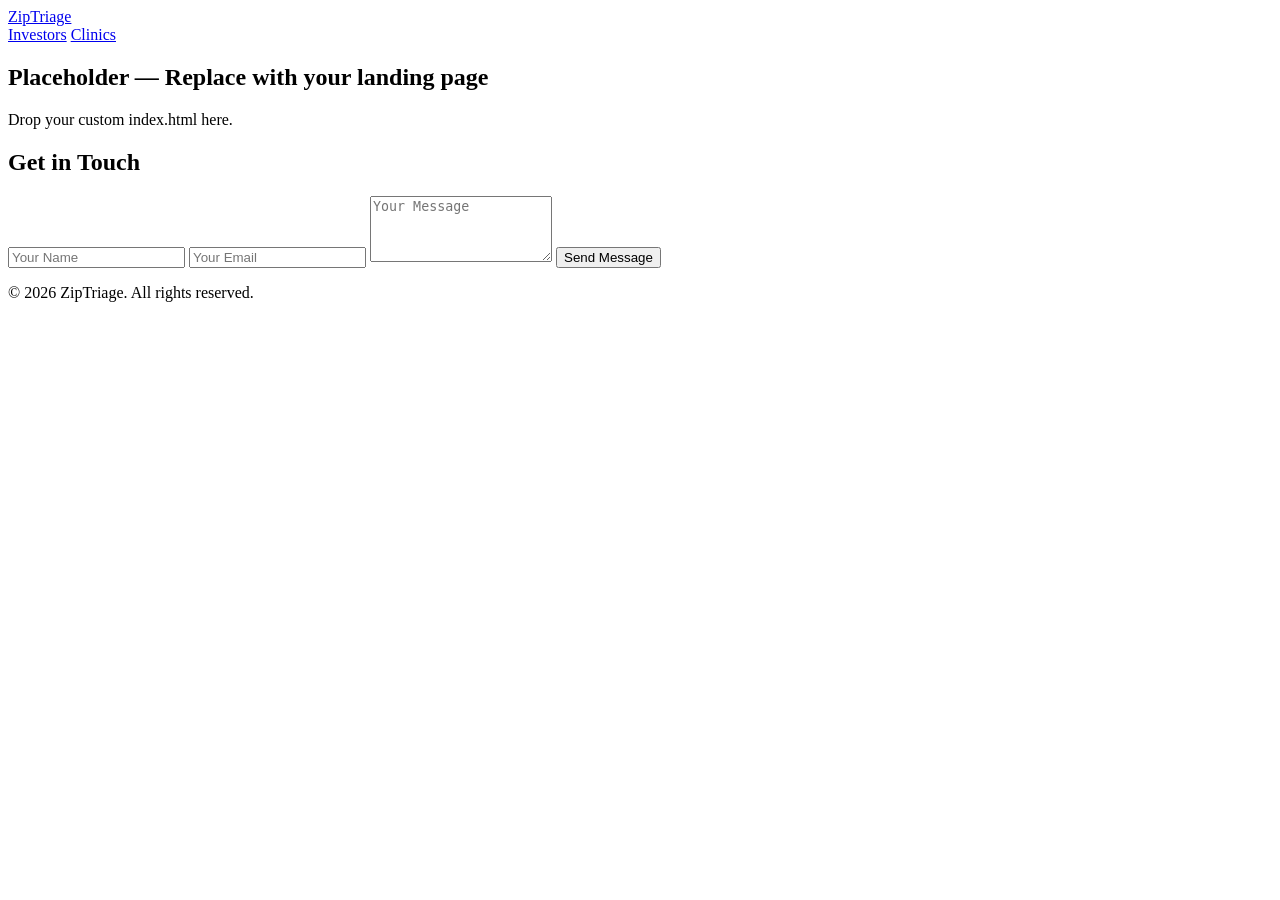
==== src/index.html @ 6aabdffb "Initial project structure: placeholder pages, contact form API, SWA config" ====
<!DOCTYPE html>
<html lang="en-CA">
<head>
    <meta charset="UTF-8">
    <meta name="viewport" content="width=device-width, initial-scale=1.0">
    <title>ZipTriage — Revolutionizing Patient Triage</title>
    <meta name="description" content="ZipTriage uses AI to streamline cardiology referral triage, reducing wait times and improving patient outcomes.">
    <link rel="stylesheet" href="/css/styles.css">
</head>
<body>
    <header>
        <nav>
            <a href="/">ZipTriage</a>
            <div>
                <a href="/investors">Investors</a>
                <a href="/clinics">Clinics</a>
            </div>
        </nav>
    </header>

    <main>
        <section class="hero">
            <h1>Placeholder — Replace with your landing page</h1>
            <p>Drop your custom index.html here.</p>
        </section>

        <section class="contact">
            <h2>Get in Touch</h2>
            <form data-contact-form="general">
                <input type="text" name="name" placeholder="Your Name" required>
                <input type="email" name="email" placeholder="Your Email" required>
                <textarea name="message" placeholder="Your Message" rows="4" required></textarea>
                <button type="submit">Send Message</button>
                <div data-form-status></div>
            </form>
        </section>
    </main>

    <footer>
        <p>&copy; 2026 ZipTriage. All rights reserved.</p>
    </footer>

    <script src="/js/contact.js"></script>
</body>
</html>
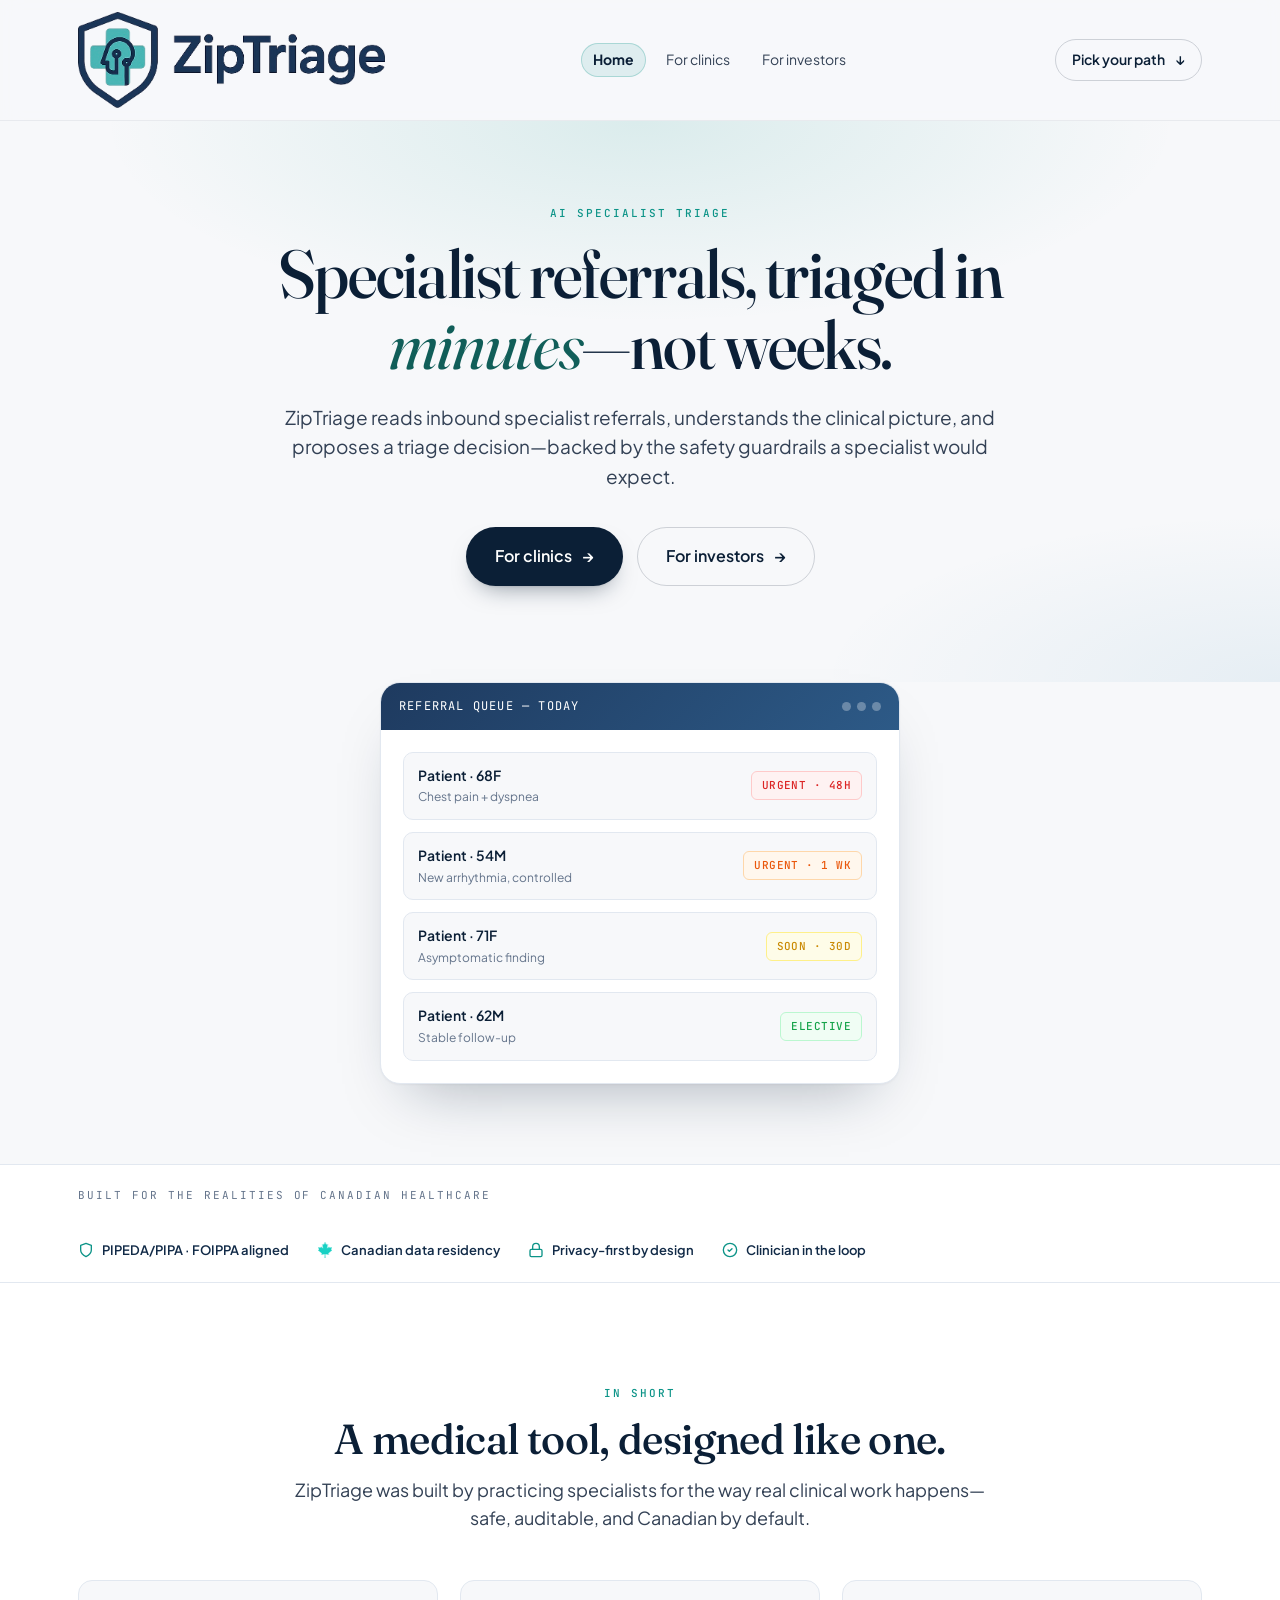
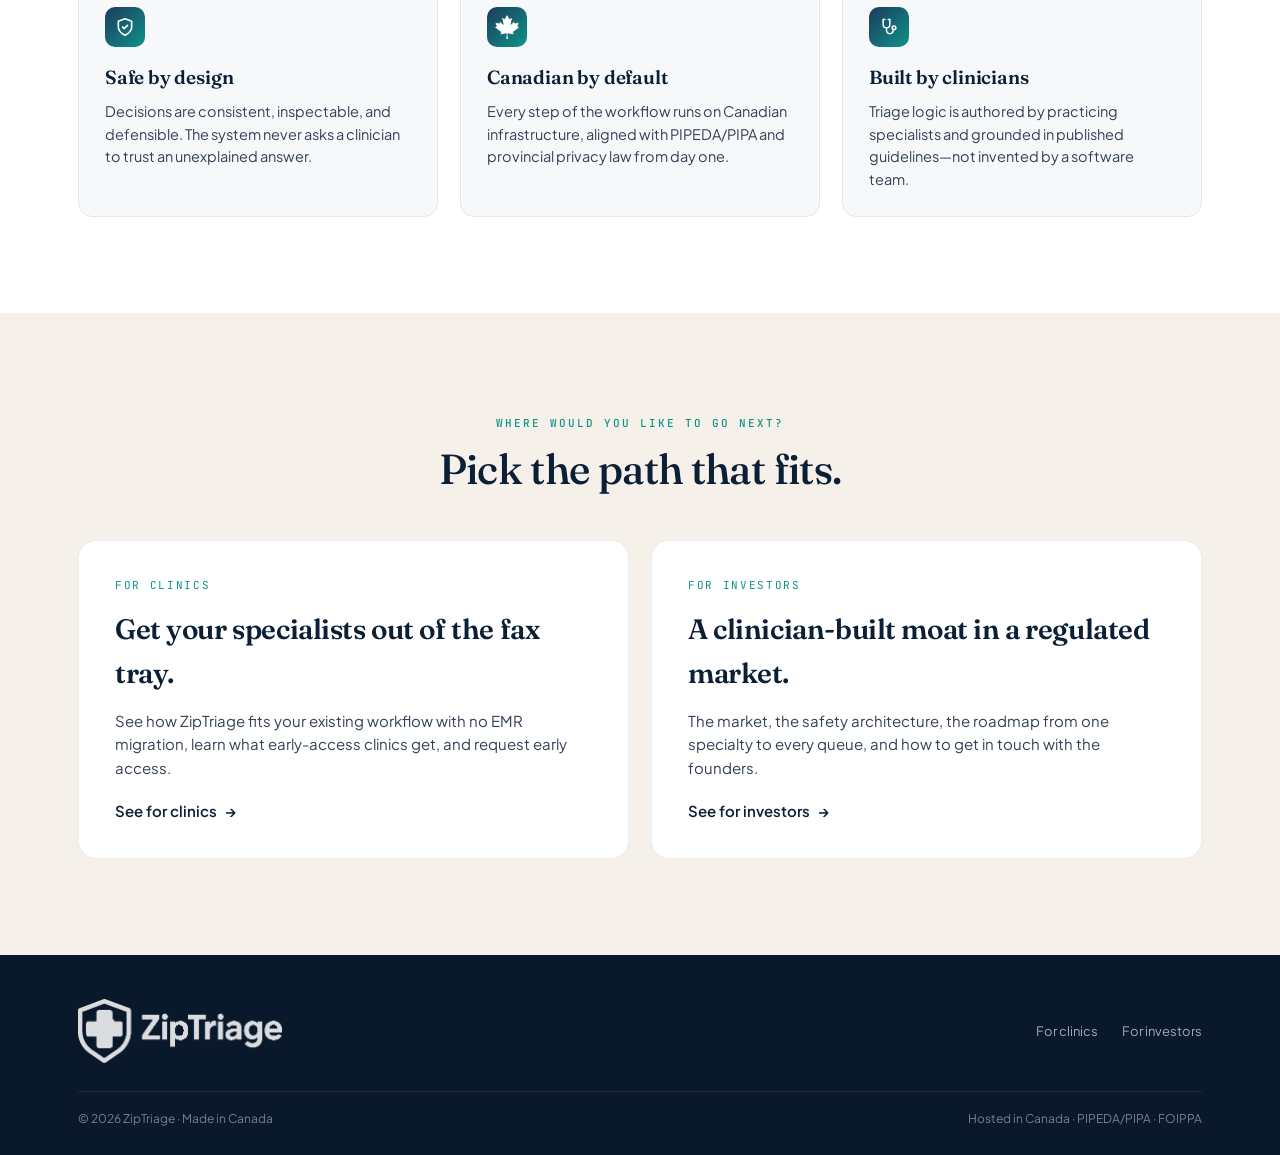
==== commit 33cbf0fe: "Replace placeholder pages with landing, clinics, and investors content Co-Authored-By: Claude Opus 4" ====
--- a/src/index.html
+++ b/src/index.html
@@ -1,45 +1,552 @@
-<!DOCTYPE html>
-<html lang="en-CA">
+<!doctype html>
+<html lang="en">
 <head>
-    <meta charset="UTF-8">
-    <meta name="viewport" content="width=device-width, initial-scale=1.0">
-    <title>ZipTriage — Revolutionizing Patient Triage</title>
-    <meta name="description" content="ZipTriage uses AI to streamline cardiology referral triage, reducing wait times and improving patient outcomes.">
-    <link rel="stylesheet" href="/css/styles.css">
+  <meta charset="utf-8" />
+  <meta name="viewport" content="width=device-width, initial-scale=1" />
+  <title>ZipTriage — AI specialist triage, built by clinicians, in Canada</title>
+  <meta name="description" content="ZipTriage reads inbound specialist referrals and proposes a triage decision in minutes. Clinician-built. Safe by design. Canadian by default." />
+  <meta property="og:title" content="ZipTriage — AI specialist triage, built by clinicians, in Canada" />
+  <meta property="og:description" content="ZipTriage reads inbound specialist referrals and proposes a triage decision in minutes. Clinician-built. Safe by design. Canadian by default." />
+  <meta property="og:type" content="website" />
+  <link rel="icon" type="image/png" href="logo.jpg" />
+  <link rel="preconnect" href="https://fonts.googleapis.com">
+  <link rel="preconnect" href="https://fonts.gstatic.com" crossorigin>
+  <link href="https://fonts.googleapis.com/css2?family=Fraunces:opsz,wght@9..144,400;9..144,500;9..144,600;9..144,700&family=Plus+Jakarta+Sans:wght@400;500;600;700;800&family=JetBrains+Mono:wght@400;500&display=swap" rel="stylesheet">
+
+  <style>
+    :root {
+      --navy-900: #0b1f36;
+      --navy-800: #112a47;
+      --navy-700: #1e3a5f;
+      --navy-600: #2d5a87;
+      --teal: #0d9488;
+      --teal-dark: #115e59;
+      --accent: #14b8a6;
+      --urgent: #dc2626;
+      --warn: #ea580c;
+      --soon: #ca8a04;
+      --elective: #16a34a;
+      --ink: #0f172a;
+      --ink-soft: #334155;
+      --muted: #64748b;
+      --line: #e2e8f0;
+      --bg: #f7f8fa;
+      --bg-cream: #f5f1ea;
+      --card: #ffffff;
+      --serif: 'Fraunces', Georgia, serif;
+      --sans: 'Plus Jakarta Sans', system-ui, -apple-system, Segoe UI, Roboto, sans-serif;
+      --mono: 'JetBrains Mono', ui-monospace, SFMono-Regular, Menlo, monospace;
+      --maxw: 1180px;
+    }
+    *, *::before, *::after { box-sizing: border-box; }
+    html { scroll-behavior: smooth; }
+    body {
+      margin: 0;
+      font-family: var(--sans);
+      color: var(--ink);
+      background: var(--bg);
+      line-height: 1.55;
+      -webkit-font-smoothing: antialiased;
+      text-rendering: optimizeLegibility;
+    }
+    img { max-width: 100%; display: block; }
+    a { color: inherit; text-decoration: none; }
+    .container { max-width: var(--maxw); margin: 0 auto; padding: 0 28px; }
+    .eyebrow {
+      font-family: var(--mono);
+      font-size: 11px;
+      font-weight: 500;
+      letter-spacing: 0.18em;
+      text-transform: uppercase;
+      color: var(--teal);
+    }
+    .h-display {
+      font-family: var(--serif);
+      font-weight: 500;
+      letter-spacing: -0.02em;
+      line-height: 1.05;
+      color: var(--navy-900);
+      font-variation-settings: "opsz" 96;
+    }
+    .h-section {
+      font-family: var(--serif);
+      font-weight: 500;
+      letter-spacing: -0.015em;
+      line-height: 1.1;
+      color: var(--navy-900);
+      font-size: clamp(28px, 3.4vw, 42px);
+      margin: 0 0 14px;
+      font-variation-settings: "opsz" 48;
+    }
+    .lede {
+      font-size: 18px;
+      color: var(--ink-soft);
+      max-width: 60ch;
+      margin: 0 0 24px;
+    }
+    .btn {
+      display: inline-flex;
+      align-items: center;
+      gap: 10px;
+      padding: 13px 22px;
+      border-radius: 999px;
+      font-weight: 600;
+      font-size: 15px;
+      transition: transform .15s ease, box-shadow .2s ease, background .2s ease;
+      border: 1px solid transparent;
+      cursor: pointer;
+    }
+    .btn-primary {
+      background: var(--navy-900);
+      color: #fff;
+      box-shadow: 0 1px 2px rgba(0,0,0,.06), 0 12px 24px -12px rgba(11,31,54,.5);
+    }
+    .btn-primary:hover { transform: translateY(-1px); }
+    .btn-ghost {
+      background: transparent;
+      color: var(--navy-900);
+      border-color: rgba(11,31,54,.18);
+    }
+    .btn-ghost:hover { background: rgba(11,31,54,.04); }
+    .btn .arr { transition: transform .2s ease; }
+    .btn:hover .arr { transform: translateX(3px); }
+    .nav {
+      position: sticky; top: 0; z-index: 50;
+      backdrop-filter: saturate(140%) blur(10px);
+      background: rgba(247,248,250,.82);
+      border-bottom: 1px solid rgba(11,31,54,.06);
+    }
+    .nav-inner {
+      display: flex; align-items: center; justify-content: space-between;
+      padding: 12px 28px;
+      max-width: var(--maxw);
+      margin: 0 auto;
+    }
+    .brand { display: flex; align-items: center; }
+    .brand img { height: 96px; width: auto; }
+    .nav-links { display: flex; gap: 8px; align-items: center; font-size: 14px; color: var(--ink-soft); }
+    .nav-links a { padding: 6px 12px; border-radius: 999px; transition: color .15s, background .15s; }
+    .nav-links a:not(.active):hover { background: rgba(11,31,54,.05); }
+    
+    
+    .nav-links a.active {
+      color: var(--navy-900);
+      font-weight: 700;
+      background: rgba(13, 148, 136, 0.10);
+      padding: 6px 12px;
+      border-radius: 999px;
+      box-shadow: inset 0 0 0 1px rgba(13, 148, 136, 0.25);
+    }
+    .nav-cta .btn { padding: 9px 16px; font-size: 14px; }
+    @media (max-width: 760px) { .nav-links { display: none; } }
+    section { padding: 96px 0; }
+    .section-head { max-width: 720px; margin-bottom: 48px; }
+    .section-head .eyebrow { margin-bottom: 14px; display: inline-block; }
+    .section-head.center { text-align: center; margin-left: auto; margin-right: auto; }
+    .section-head.center .lede { margin-left: auto; margin-right: auto; }
+    .trust-strip {
+      border-top: 1px solid var(--line);
+      border-bottom: 1px solid var(--line);
+      background: #fff;
+      padding: 22px 0;
+    }
+    .trust-inner {
+      display: flex; align-items: center; gap: 36px; flex-wrap: wrap;
+      justify-content: space-between;
+    }
+    .trust-label {
+      font-family: var(--mono);
+      font-size: 11px;
+      letter-spacing: .18em;
+      text-transform: uppercase;
+      color: var(--muted);
+    }
+    .trust-items { display: flex; gap: 28px; flex-wrap: wrap; }
+    .trust-pill {
+      display: inline-flex; align-items: center; gap: 8px;
+      font-size: 13px; font-weight: 600; color: var(--navy-800);
+    }
+    .trust-pill svg { width: 16px; height: 16px; color: var(--teal); }
+    .trust-pill img { width: 16px; height: 16px; object-fit: contain; }
+    footer {
+      background: #0a182b;
+      color: rgba(226,232,240,.7);
+      padding: 44px 0 26px;
+      font-size: 13px;
+    }
+    .foot-inner {
+      display: flex;
+      justify-content: space-between;
+      align-items: center;
+      flex-wrap: wrap;
+      gap: 24px;
+    }
+    .foot-brand img {
+      height: 64px;
+      width: auto;
+      filter: brightness(0) invert(1);
+      opacity: .85;
+    }
+    .foot-links { display: flex; gap: 24px; flex-wrap: wrap; font-size: 13px; }
+    .foot-links a:hover { color: #fff; }
+    .foot-bottom {
+      margin-top: 28px; padding-top: 18px;
+      border-top: 1px solid rgba(255,255,255,.08);
+      display: flex; justify-content: space-between; flex-wrap: wrap; gap: 12px;
+      font-size: 12px;
+      color: rgba(226,232,240,.5);
+    }
+    .reveal { opacity: 0; transform: translateY(14px); transition: opacity .7s ease, transform .7s ease; }
+    .reveal.in { opacity: 1; transform: none; }
+
+    .hero {
+      position: relative;
+      padding: 84px 0 96px;
+      overflow: hidden;
+      text-align: center;
+    }
+    .hero::before {
+      content: "";
+      position: absolute; inset: 0;
+      background:
+        radial-gradient(ellipse 70% 60% at 50% 0%, rgba(13, 148, 136, 0.12), transparent 60%),
+        radial-gradient(ellipse 60% 50% at 100% 100%, rgba(3, 105, 161, 0.07), transparent 60%);
+      pointer-events: none;
+    }
+    .hero-inner { position: relative; max-width: 820px; margin: 0 auto; }
+    .hero h1 { font-size: clamp(40px, 5.6vw, 68px); margin: 16px 0 22px; }
+    .hero h1 em { font-style: italic; font-weight: 400; color: var(--teal-dark); }
+    .hero-sub {
+      font-size: 19px;
+      color: var(--ink-soft);
+      margin: 0 auto 36px;
+      max-width: 60ch;
+    }
+    .hero-paths {
+      display: flex; gap: 14px; flex-wrap: wrap; justify-content: center;
+    }
+    .hero-paths .btn { padding: 16px 28px; font-size: 16px; }
+
+    /* Visual band — the triage card centered */
+    .visual-band {
+      padding: 0 0 80px;
+      text-align: center;
+    }
+    .triage-card {
+      max-width: 520px;
+      margin: 0 auto;
+      background: var(--card);
+      border-radius: 20px;
+      border: 1px solid var(--line);
+      box-shadow:
+        0 1px 2px rgba(15,23,42,.04),
+        0 30px 60px -30px rgba(11,31,54,.35);
+      overflow: hidden;
+    }
+    .triage-header {
+      background: linear-gradient(135deg, var(--navy-700) 0%, var(--navy-600) 100%);
+      color: #fff;
+      padding: 14px 18px;
+      display: flex; align-items: center; justify-content: space-between;
+      font-size: 13px;
+    }
+    .triage-header .dots { display: flex; gap: 6px; }
+    .triage-header .dot { width: 9px; height: 9px; border-radius: 50%; background: rgba(255,255,255,.3); }
+    .triage-body { padding: 22px; display: grid; gap: 12px; text-align: left; }
+    .triage-row {
+      display: flex; align-items: center; justify-content: space-between;
+      padding: 12px 14px;
+      border-radius: 10px;
+      background: var(--bg);
+      border: 1px solid var(--line);
+      font-size: 14px;
+    }
+    .triage-row .pat { font-weight: 600; color: var(--navy-900); }
+    .triage-row .ref { color: var(--muted); font-size: 12px; margin-top: 2px; }
+    .triage-row .meta { display: flex; flex-direction: column; }
+    .badge {
+      font-family: var(--mono);
+      font-size: 11px;
+      font-weight: 500;
+      letter-spacing: .04em;
+      padding: 5px 10px;
+      border-radius: 6px;
+      text-transform: uppercase;
+      border: 1px solid;
+    }
+    .badge.urgent { color: var(--urgent); background: #fef2f2; border-color: #fecaca; }
+    .badge.warn   { color: var(--warn);   background: #fff7ed; border-color: #fed7aa; }
+    .badge.soon   { color: var(--soon);   background: #fefce8; border-color: #fef08a; }
+    .badge.elec   { color: var(--elective); background: #f0fdf4; border-color: #bbf7d0; }
+
+    /* What is it */
+    .summary { background: #fff; }
+    .summary-grid {
+      display: grid;
+      grid-template-columns: repeat(3, 1fr);
+      gap: 22px;
+    }
+    @media (max-width: 760px) { .summary-grid { grid-template-columns: 1fr; } }
+    .sum-card {
+      background: var(--bg);
+      border: 1px solid var(--line);
+      border-radius: 14px;
+      padding: 26px;
+    }
+    .sum-card .ico {
+      width: 40px; height: 40px;
+      border-radius: 10px;
+      background: linear-gradient(135deg, var(--navy-700), var(--teal));
+      display: grid; place-items: center;
+      margin-bottom: 16px;
+    }
+    .sum-card .ico svg { width: 20px; height: 20px; color: #fff; }
+    .sum-card .ico img { width: 24px; height: 24px; }
+    .sum-card h4 {
+      font-family: var(--serif);
+      font-weight: 600;
+      font-size: 19px;
+      color: var(--navy-900);
+      margin: 0 0 8px;
+      letter-spacing: -0.01em;
+    }
+    .sum-card p { color: var(--ink-soft); font-size: 14.5px; margin: 0; }
+
+    /* Two paths */
+    .paths { background: var(--bg-cream); }
+    .paths-grid {
+      display: grid;
+      grid-template-columns: 1fr 1fr;
+      gap: 22px;
+    }
+    @media (max-width: 760px) { .paths-grid { grid-template-columns: 1fr; } }
+    .path-card {
+      background: #fff;
+      border: 1px solid rgba(11,31,54,.08);
+      border-radius: 18px;
+      padding: 36px;
+      transition: transform .2s, box-shadow .2s, border-color .2s;
+      display: flex; flex-direction: column; gap: 14px;
+    }
+    .path-card:hover {
+      transform: translateY(-4px);
+      box-shadow: 0 30px 50px -25px rgba(11,31,54,.32);
+      border-color: rgba(13, 148, 136, .35);
+    }
+    .path-card .label {
+      font-family: var(--mono);
+      font-size: 11px;
+      letter-spacing: .15em;
+      color: var(--teal);
+      text-transform: uppercase;
+    }
+    .path-card h3 {
+      font-family: var(--serif);
+      font-weight: 600;
+      font-size: 28px;
+      color: var(--navy-900);
+      margin: 0;
+      letter-spacing: -0.015em;
+    }
+    .path-card p {
+      color: var(--ink-soft);
+      font-size: 15px;
+      margin: 0;
+      flex-grow: 1;
+    }
+    .path-card .go {
+      display: inline-flex;
+      align-items: center;
+      gap: 8px;
+      font-weight: 600;
+      color: var(--navy-900);
+      font-size: 15px;
+      margin-top: 6px;
+    }
+    .path-card .go .arr { transition: transform .2s; }
+    .path-card:hover .go .arr { transform: translateX(4px); }
+</style>
 </head>
 <body>
-    <header>
-        <nav>
-            <a href="/">ZipTriage</a>
-            <div>
-                <a href="/investors">Investors</a>
-                <a href="/clinics">Clinics</a>
-            </div>
-        </nav>
-    </header>
-
-    <main>
-        <section class="hero">
-            <h1>Placeholder — Replace with your landing page</h1>
-            <p>Drop your custom index.html here.</p>
-        </section>
-
-        <section class="contact">
-            <h2>Get in Touch</h2>
-            <form data-contact-form="general">
-                <input type="text" name="name" placeholder="Your Name" required>
-                <input type="email" name="email" placeholder="Your Email" required>
-                <textarea name="message" placeholder="Your Message" rows="4" required></textarea>
-                <button type="submit">Send Message</button>
-                <div data-form-status></div>
-            </form>
-        </section>
-    </main>
-
-    <footer>
-        <p>&copy; 2026 ZipTriage. All rights reserved.</p>
-    </footer>
-
-    <script src="/js/contact.js"></script>
+  <nav class="nav">
+    <div class="nav-inner">
+      <a class="brand" href="index.html" aria-label="ZipTriage">
+        <img src="[data-uri]" alt="ZipTriage" />
+      </a>
+      <div class="nav-links">
+        <a href="index.html" class="active">Home</a>
+        <a href="clinics.html">For clinics</a>
+        <a href="investors.html">For investors</a>
+      </div>
+      <div class="nav-cta">
+        <a href="#paths" class="btn btn-ghost">Pick your path <span class="arr">&darr;</span></a>
+      </div>
+    </div>
+  </nav>
+
+  <header class="hero">
+    <div class="container hero-inner">
+      <div class="eyebrow">AI specialist triage</div>
+      <h1 class="h-display">
+        Specialist referrals, triaged in <em>minutes</em>&mdash;not weeks.
+      </h1>
+      <p class="hero-sub">
+        ZipTriage reads inbound specialist referrals, understands the
+        clinical picture, and proposes a triage decision&mdash;backed by
+        the safety guardrails a specialist would expect.
+      </p>
+      <div class="hero-paths">
+        <a href="clinics.html" class="btn btn-primary">For clinics <span class="arr">&rarr;</span></a>
+        <a href="investors.html" class="btn btn-ghost">For investors <span class="arr">&rarr;</span></a>
+      </div>
+    </div>
+  </header>
+
+  <div class="visual-band">
+    <div class="container">
+      <div class="triage-card">
+        <div class="triage-header">
+          <span style="font-family: var(--mono); font-size: 12px; letter-spacing: .1em;">REFERRAL QUEUE &mdash; TODAY</span>
+          <div class="dots"><span class="dot"></span><span class="dot"></span><span class="dot"></span></div>
+        </div>
+        <div class="triage-body">
+          <div class="triage-row">
+            <div class="meta"><span class="pat">Patient &middot; 68F</span><span class="ref">Chest pain + dyspnea</span></div>
+            <span class="badge urgent">Urgent &middot; 48h</span>
+          </div>
+          <div class="triage-row">
+            <div class="meta"><span class="pat">Patient &middot; 54M</span><span class="ref">New arrhythmia, controlled</span></div>
+            <span class="badge warn">Urgent &middot; 1 wk</span>
+          </div>
+          <div class="triage-row">
+            <div class="meta"><span class="pat">Patient &middot; 71F</span><span class="ref">Asymptomatic finding</span></div>
+            <span class="badge soon">Soon &middot; 30d</span>
+          </div>
+          <div class="triage-row">
+            <div class="meta"><span class="pat">Patient &middot; 62M</span><span class="ref">Stable follow-up</span></div>
+            <span class="badge elec">Elective</span>
+          </div>
+        </div>
+      </div>
+    </div>
+  </div>
+
+  
+  <div class="trust-strip">
+    <div class="container trust-inner">
+      <span class="trust-label">Built for the realities of Canadian healthcare</span>
+      <div class="trust-items">
+        <span class="trust-pill">
+          <svg viewBox="0 0 24 24" fill="none" stroke="currentColor" stroke-width="2" stroke-linecap="round" stroke-linejoin="round"><path d="M12 22s8-4 8-10V5l-8-3-8 3v7c0 6 8 10 8 10z"/></svg>
+          PIPEDA/PIPA &middot; FOIPPA aligned
+        </span>
+        <span class="trust-pill">
+          <img src="[data-uri]" alt="" style="filter: invert(40%) sepia(91%) saturate(396%) hue-rotate(126deg) brightness(95%) contrast(91%);" />
+          Canadian data residency
+        </span>
+        <span class="trust-pill">
+          <svg viewBox="0 0 24 24" fill="none" stroke="currentColor" stroke-width="2" stroke-linecap="round" stroke-linejoin="round"><rect x="3" y="11" width="18" height="11" rx="2"/><path d="M7 11V7a5 5 0 0 1 10 0v4"/></svg>
+          Privacy-first by design
+        </span>
+        <span class="trust-pill">
+          <svg viewBox="0 0 24 24" fill="none" stroke="currentColor" stroke-width="2" stroke-linecap="round" stroke-linejoin="round"><path d="M9 12l2 2 4-4"/><circle cx="12" cy="12" r="10"/></svg>
+          Clinician in the loop
+        </span>
+      </div>
+    </div>
+  </div>
+
+
+  <section class="summary">
+    <div class="container">
+      <div class="section-head center">
+        <span class="eyebrow">In short</span>
+        <h2 class="h-section">A medical tool, designed like one.</h2>
+        <p class="lede">
+          ZipTriage was built by practicing specialists for the way real
+          clinical work happens&mdash;safe, auditable, and Canadian by default.
+        </p>
+      </div>
+      <div class="summary-grid">
+        <div class="sum-card">
+          <div class="ico">
+            <svg viewBox="0 0 24 24" fill="none" stroke="currentColor" stroke-width="2" stroke-linecap="round" stroke-linejoin="round"><path d="M12 22s8-4 8-10V5l-8-3-8 3v7c0 6 8 10 8 10z"/><path d="M9 12l2 2 4-4"/></svg>
+          </div>
+          <h4>Safe by design</h4>
+          <p>Decisions are consistent, inspectable, and defensible. The system never asks a clinician to trust an unexplained answer.</p>
+        </div>
+        <div class="sum-card">
+          <div class="ico">
+            <img src="[data-uri]" alt="" />
+          </div>
+          <h4>Canadian by default</h4>
+          <p>Every step of the workflow runs on Canadian infrastructure, aligned with PIPEDA/PIPA and provincial privacy law from day one.</p>
+        </div>
+        <div class="sum-card">
+          <div class="ico">
+            <svg viewBox="0 0 24 24" fill="none" stroke="currentColor" stroke-width="1.8" stroke-linecap="round" stroke-linejoin="round"><path d="M5 3v6a4 4 0 0 0 8 0V3"/><path d="M5 3h2"/><path d="M11 3h2"/><path d="M9 13v3a4 4 0 0 0 8 0v-1"/><circle cx="18" cy="13" r="2.2"/></svg>
+          </div>
+          <h4>Built by clinicians</h4>
+          <p>Triage logic is authored by practicing specialists and grounded in published guidelines&mdash;not invented by a software team.</p>
+        </div>
+      </div>
+    </div>
+  </section>
+
+  <section id="paths" class="paths">
+    <div class="container">
+      <div class="section-head center">
+        <span class="eyebrow">Where would you like to go next?</span>
+        <h2 class="h-section">Pick the path that fits.</h2>
+      </div>
+      <div class="paths-grid">
+        <a class="path-card" href="clinics.html">
+          <span class="label">For clinics</span>
+          <h3>Get your specialists out of the fax tray.</h3>
+          <p>See how ZipTriage fits your existing workflow with no EMR migration, learn what early-access clinics get, and request early access.</p>
+          <span class="go">See for clinics <span class="arr">&rarr;</span></span>
+        </a>
+        <a class="path-card" href="investors.html">
+          <span class="label">For investors</span>
+          <h3>A clinician-built moat in a regulated market.</h3>
+          <p>The market, the safety architecture, the roadmap from one specialty to every queue, and how to get in touch with the founders.</p>
+          <span class="go">See for investors <span class="arr">&rarr;</span></span>
+        </a>
+      </div>
+    </div>
+  </section>
+
+  
+  <footer>
+    <div class="container">
+      <div class="foot-inner">
+        <a class="foot-brand" href="index.html" aria-label="ZipTriage">
+          <img src="[data-uri]